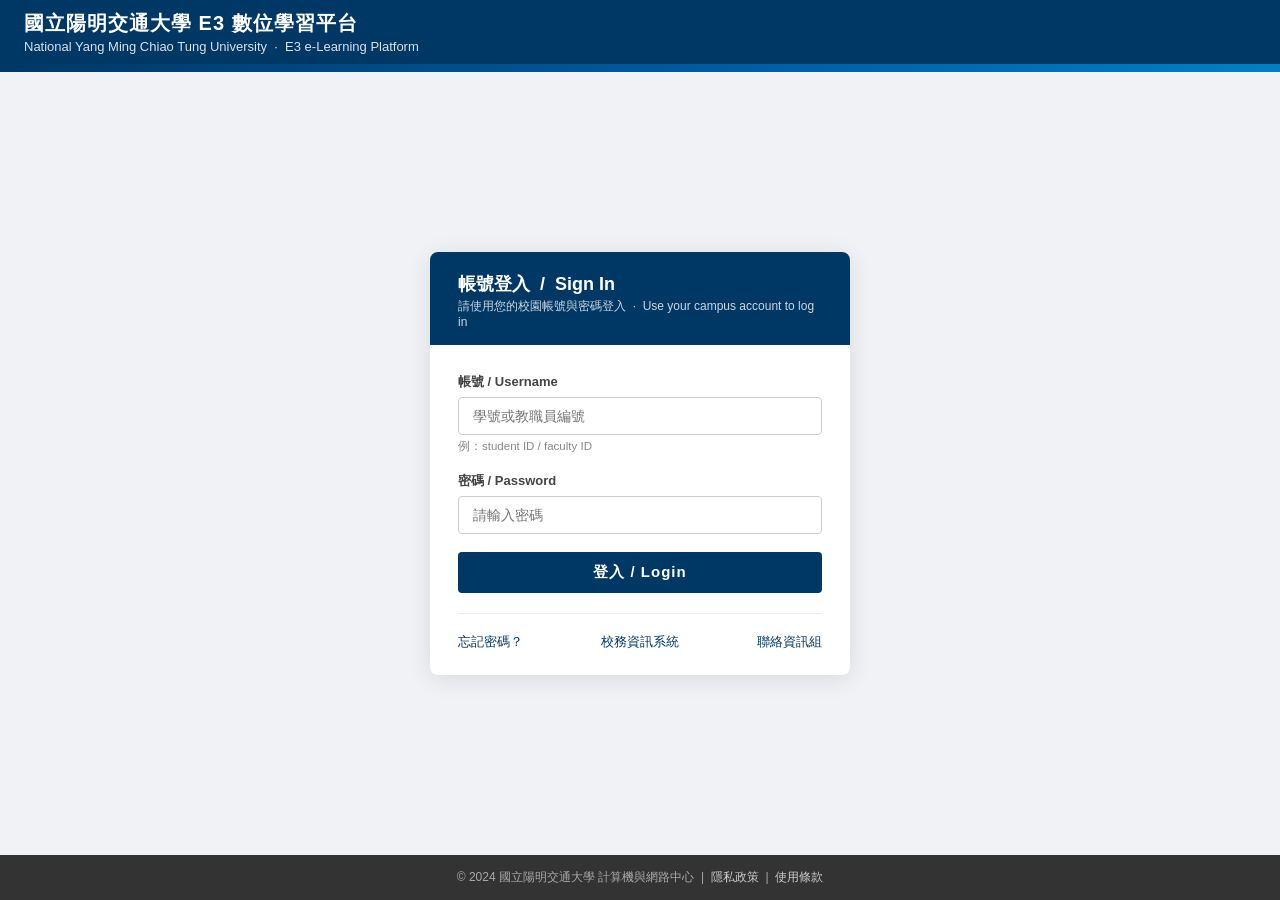
==== project1/phase1/app/templates/login.html @ 95e1b037 "Add project1 phase1 files" ====
<!DOCTYPE html>
<html lang="zh-TW">
<head>
  <meta charset="UTF-8" />
  <meta name="viewport" content="width=device-width, initial-scale=1.0" />
  <title>陽明交通大學 E3 數位學習平台</title>
  <style>
    *, *::before, *::after { box-sizing: border-box; margin: 0; padding: 0; }

    body {
      font-family: "Microsoft JhengHei", "Arial", sans-serif;
      background: #f0f2f5;
      min-height: 100vh;
      display: flex;
      flex-direction: column;
    }

    /* ── Top Header Bar ── */
    .top-bar {
      background: #003865;
      color: #fff;
      display: flex;
      align-items: center;
      padding: 0 24px;
      height: 64px;
      gap: 16px;
    }
    .top-bar .site-title {
      font-size: 20px;
      font-weight: bold;
      letter-spacing: 1px;
    }
    .top-bar .sub-title {
      font-size: 13px;
      opacity: 0.85;
      margin-top: 2px;
    }

    /* ── Banner strip ── */
    .banner {
      background: linear-gradient(135deg, #003865 0%, #005ea6 60%, #0080c6 100%);
      height: 8px;
    }

    /* ── Main content area ── */
    .main {
      flex: 1;
      display: flex;
      align-items: center;
      justify-content: center;
      padding: 40px 16px;
    }

    .card {
      background: #fff;
      border-radius: 8px;
      box-shadow: 0 4px 24px rgba(0,0,0,0.10);
      width: 100%;
      max-width: 420px;
      overflow: hidden;
    }

    .card-header {
      background: #003865;
      color: #fff;
      padding: 20px 28px 16px;
    }
    .card-header h2 {
      font-size: 18px;
      font-weight: bold;
      margin-bottom: 2px;
    }
    .card-header p {
      font-size: 12px;
      opacity: 0.8;
    }

    .card-body {
      padding: 28px 28px 24px;
    }

    .form-group {
      margin-bottom: 18px;
    }
    .form-group label {
      display: block;
      font-size: 13px;
      color: #444;
      margin-bottom: 6px;
      font-weight: 600;
    }
    .form-group input {
      width: 100%;
      padding: 10px 14px;
      border: 1px solid #ccc;
      border-radius: 4px;
      font-size: 14px;
      transition: border-color 0.2s;
      outline: none;
    }
    .form-group input:focus {
      border-color: #003865;
      box-shadow: 0 0 0 3px rgba(0,56,101,0.12);
    }

    .hint {
      font-size: 11.5px;
      color: #888;
      margin-top: 4px;
    }

    .btn-login {
      width: 100%;
      padding: 11px;
      background: #003865;
      color: #fff;
      border: none;
      border-radius: 4px;
      font-size: 15px;
      font-weight: bold;
      cursor: pointer;
      letter-spacing: 1px;
      transition: background 0.2s;
    }
    .btn-login:hover {
      background: #005ea6;
    }

    .divider {
      border: none;
      border-top: 1px solid #eee;
      margin: 20px 0;
    }

    .links {
      display: flex;
      justify-content: space-between;
      font-size: 12.5px;
    }
    .links a {
      color: #003865;
      text-decoration: none;
    }
    .links a:hover {
      text-decoration: underline;
    }

    /* ── Footer ── */
    footer {
      background: #333;
      color: #aaa;
      text-align: center;
      font-size: 12px;
      padding: 14px;
    }
    footer a { color: #ccc; text-decoration: none; }
  </style>
</head>
<body>

  <!-- Header -->
  <div class="top-bar">
    <div>
      <div class="site-title">國立陽明交通大學 E3 數位學習平台</div>
      <div class="sub-title">National Yang Ming Chiao Tung University &nbsp;·&nbsp; E3 e-Learning Platform</div>
    </div>
  </div>
  <div class="banner"></div>

  <!-- Login Card -->
  <div class="main">
    <div class="card">
      <div class="card-header">
        <h2>帳號登入 &nbsp;/&nbsp; Sign In</h2>
        <p>請使用您的校園帳號與密碼登入 &nbsp;·&nbsp; Use your campus account to log in</p>
      </div>
      <div class="card-body">
        <form method="POST" action="/login">
          <div class="form-group">
            <label for="username">帳號 / Username</label>
            <input
              type="text"
              id="username"
              name="username"
              placeholder="學號或教職員編號"
              autocomplete="username"
              required
            />
            <div class="hint">例：student ID / faculty ID</div>
          </div>
          <div class="form-group">
            <label for="password">密碼 / Password</label>
            <input
              type="password"
              id="password"
              name="password"
              placeholder="請輸入密碼"
              autocomplete="current-password"
              required
            />
          </div>
          <button type="submit" class="btn-login">登入 / Login</button>
        </form>

        <hr class="divider" />

        <div class="links">
          <a href="#">忘記密碼？</a>
          <a href="#">校務資訊系統</a>
          <a href="#">聯絡資訊組</a>
        </div>
      </div>
    </div>
  </div>

  <!-- Footer -->
  <footer>
    &copy; 2024 國立陽明交通大學 計算機與網路中心 &nbsp;|&nbsp;
    <a href="#">隱私政策</a> &nbsp;|&nbsp;
    <a href="#">使用條款</a>
  </footer>

</body>
</html>
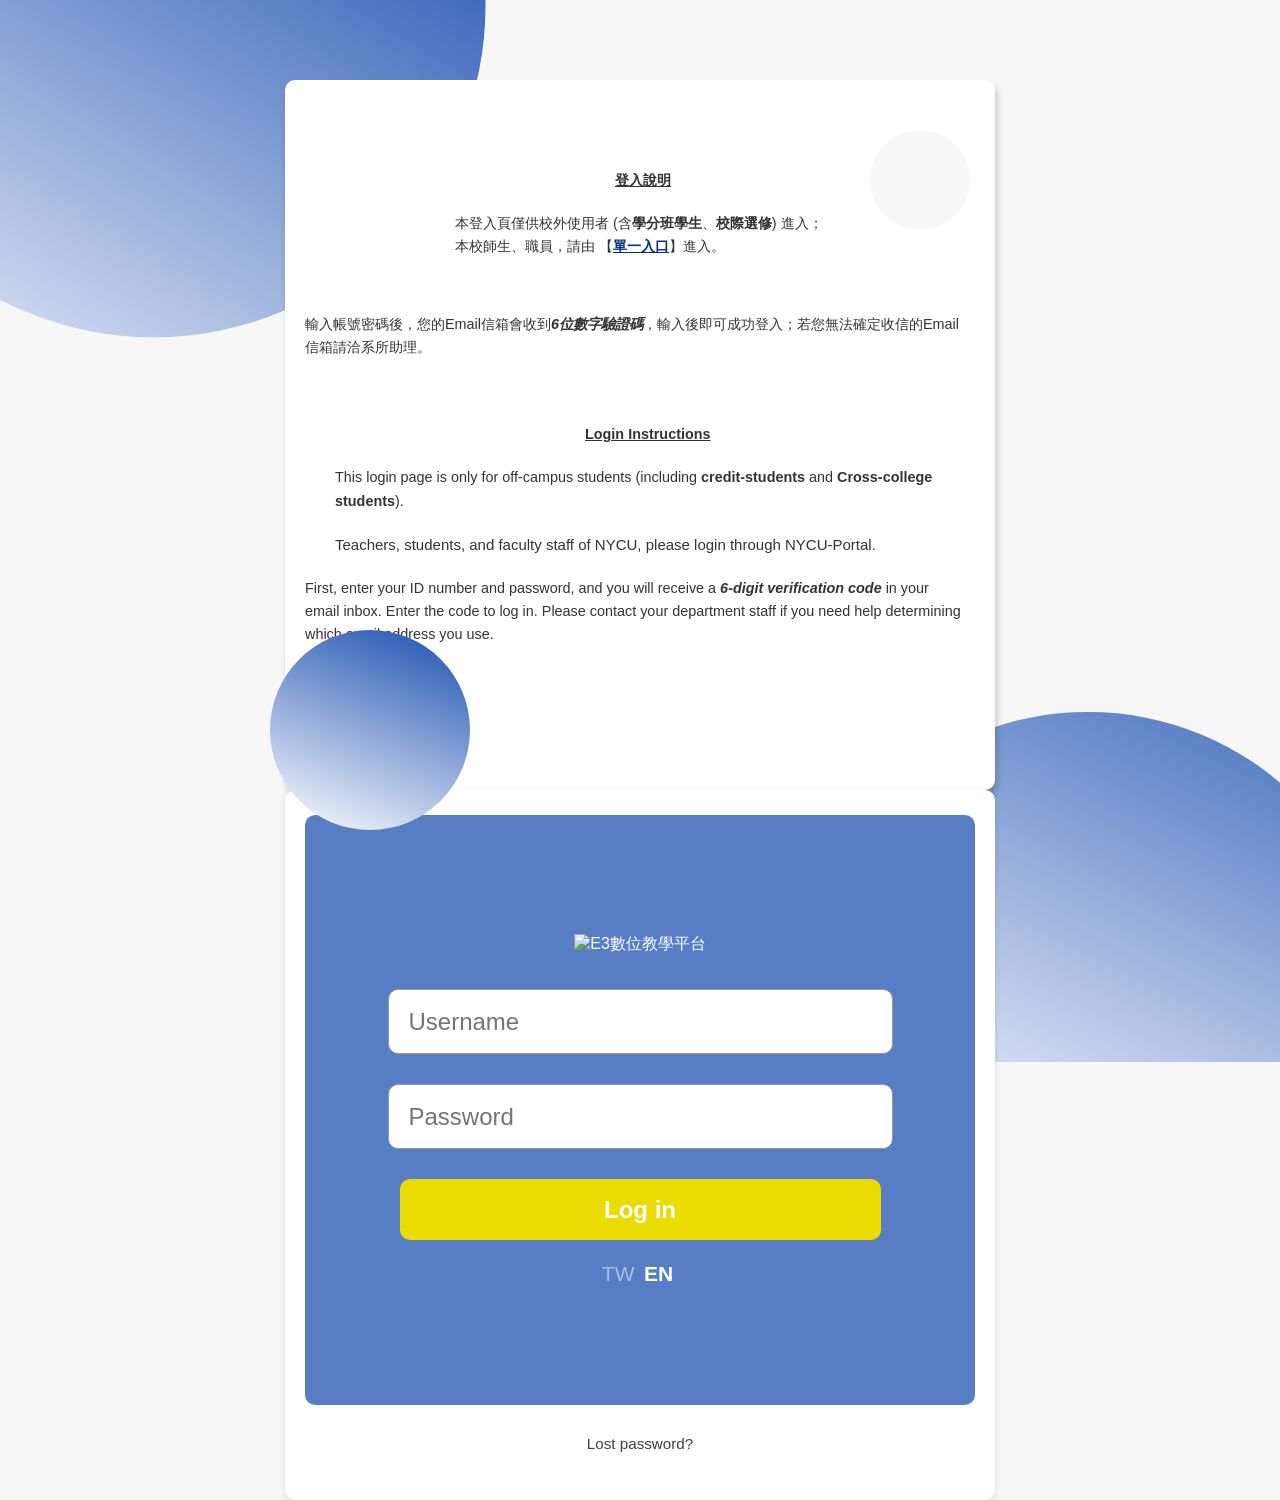
==== commit e878ac8d: "phase 1" ====
--- a/project1/phase1/app/templates/login.html
+++ b/project1/phase1/app/templates/login.html
@@ -1,224 +1,201 @@
 <!DOCTYPE html>
-<html lang="zh-TW">
+<html dir="ltr" lang="en" xml:lang="en">
 <head>
-  <meta charset="UTF-8" />
-  <meta name="viewport" content="width=device-width, initial-scale=1.0" />
-  <title>陽明交通大學 E3 數位學習平台</title>
-  <style>
-    *, *::before, *::after { box-sizing: border-box; margin: 0; padding: 0; }
-
-    body {
-      font-family: "Microsoft JhengHei", "Arial", sans-serif;
-      background: #f0f2f5;
-      min-height: 100vh;
-      display: flex;
-      flex-direction: column;
-    }
-
-    /* ── Top Header Bar ── */
-    .top-bar {
-      background: #003865;
-      color: #fff;
-      display: flex;
-      align-items: center;
-      padding: 0 24px;
-      height: 64px;
-      gap: 16px;
-    }
-    .top-bar .site-title {
-      font-size: 20px;
-      font-weight: bold;
-      letter-spacing: 1px;
-    }
-    .top-bar .sub-title {
-      font-size: 13px;
-      opacity: 0.85;
-      margin-top: 2px;
-    }
-
-    /* ── Banner strip ── */
-    .banner {
-      background: linear-gradient(135deg, #003865 0%, #005ea6 60%, #0080c6 100%);
-      height: 8px;
-    }
-
-    /* ── Main content area ── */
-    .main {
-      flex: 1;
-      display: flex;
-      align-items: center;
-      justify-content: center;
-      padding: 40px 16px;
-    }
-
-    .card {
-      background: #fff;
-      border-radius: 8px;
-      box-shadow: 0 4px 24px rgba(0,0,0,0.10);
-      width: 100%;
-      max-width: 420px;
-      overflow: hidden;
-    }
-
-    .card-header {
-      background: #003865;
-      color: #fff;
-      padding: 20px 28px 16px;
-    }
-    .card-header h2 {
-      font-size: 18px;
-      font-weight: bold;
-      margin-bottom: 2px;
-    }
-    .card-header p {
-      font-size: 12px;
-      opacity: 0.8;
-    }
-
-    .card-body {
-      padding: 28px 28px 24px;
-    }
-
-    .form-group {
-      margin-bottom: 18px;
-    }
-    .form-group label {
-      display: block;
-      font-size: 13px;
-      color: #444;
-      margin-bottom: 6px;
-      font-weight: 600;
-    }
-    .form-group input {
-      width: 100%;
-      padding: 10px 14px;
-      border: 1px solid #ccc;
-      border-radius: 4px;
-      font-size: 14px;
-      transition: border-color 0.2s;
-      outline: none;
-    }
-    .form-group input:focus {
-      border-color: #003865;
-      box-shadow: 0 0 0 3px rgba(0,56,101,0.12);
-    }
-
-    .hint {
-      font-size: 11.5px;
-      color: #888;
-      margin-top: 4px;
-    }
-
-    .btn-login {
-      width: 100%;
-      padding: 11px;
-      background: #003865;
-      color: #fff;
-      border: none;
-      border-radius: 4px;
-      font-size: 15px;
-      font-weight: bold;
-      cursor: pointer;
-      letter-spacing: 1px;
-      transition: background 0.2s;
-    }
-    .btn-login:hover {
-      background: #005ea6;
-    }
-
-    .divider {
-      border: none;
-      border-top: 1px solid #eee;
-      margin: 20px 0;
-    }
-
-    .links {
-      display: flex;
-      justify-content: space-between;
-      font-size: 12.5px;
-    }
-    .links a {
-      color: #003865;
-      text-decoration: none;
-    }
-    .links a:hover {
-      text-decoration: underline;
-    }
-
-    /* ── Footer ── */
-    footer {
-      background: #333;
-      color: #aaa;
-      text-align: center;
-      font-size: 12px;
-      padding: 14px;
-    }
-    footer a { color: #ccc; text-decoration: none; }
-  </style>
+    <title>Log in to the site | E3@NYCU</title>
+    <meta http-equiv="Content-Type" content="text/html; charset=utf-8" />
+    <meta name="viewport" content="width=device-width, initial-scale=1.0">
+    
+    <link rel="stylesheet" type="text/css" href="https://e3p.nycu.edu.tw/theme/yui_combo.php?rollup/3.18.1/yui-moodlesimple-min.css" />
+    <link rel="stylesheet" type="text/css" href="https://e3p.nycu.edu.tw/theme/styles.php/boost_union/1774911676_1769072558/all" />
+
+    <style>
+        body {
+            height: 100%;
+            margin: 0;
+            background-color: #f7f7f7;
+            font-family: "Noto Sans TC", sans-serif;
+        }
+
+        /* Background Ovals */
+        .bkOval-1000 { top: 0px; left: 0px; width: 60%; height: 60%; z-index: -1; position: absolute; -webkit-clip-path: circle(50% at 20% 1%); clip-path: circle(50% at 20% 1%); background: linear-gradient(211deg, rgba(25, 78, 176, 1), #fff); }
+        .bkOval-900 { top: 58%; left: 50%; width: 50%; height: 60%; z-index: -1; position: absolute; -webkit-clip-path: circle(50% at 70% 90%); clip-path: circle(50% at 70% 90%); background: linear-gradient(206deg, rgba(25, 78, 176, 1), #fff); }
+        .bkOval-85 { top: 100px; left: 70%; width: 85px; height: 85px; z-index: -1; position: absolute; border-radius: 85px; background: linear-gradient(213deg, rgba(25, 78, 176, 1), #fff); }
+        .bkOval-100 { top: 130px; left: 68%; width: 100px; height: 100px; z-index: 0; position: absolute; border-radius: 100px; background: #f7f7f7; }
+        .bkOval-200 { top: 70%; left: 270px; width: 200px; height: 200px; z-index: 0; position: absolute; border-radius: 180px; background: linear-gradient(202deg, rgba(25, 78, 176, 1), #fff); }
+
+        .container-fluid {
+            padding-top: 80px;
+            max-width: 2000px; 
+            margin: 0 auto;
+        }
+
+        .LoginCard {
+            max-width: 710px;
+            width: 95%;
+            height: 710px;
+            margin: 0 auto;
+            display: flex;
+            flex-direction: column;
+            justify-content: flex-start; 
+            padding-top: 25px;
+            padding-left: 20px;
+            padding-right: 20px;
+            padding-bottom: 40px;
+            border-radius: 10px;
+            background-color: #fff;
+            box-shadow: 0 2px 6px 0 rgba(0, 0, 0, 0.11);
+            /*padding: 80px;*/
+            box-sizing: border-box;
+        }
+
+        .LoginInsCard {
+            max-width: 710px;
+            width: 95%;
+            height: 710px;
+            margin: 0 auto;
+            display: flex;
+            flex-direction: column;
+            justify-content: flex-start; 
+            padding-top: 75px;
+            padding-left: 20px;
+            padding-right: 28px;
+            padding-bottom: 40px;
+            border-radius: 10px;
+            background-color: #fff;
+            box-shadow: 0 2px 6px 0 rgba(0, 0, 0, 0.11);
+            /*padding: 80px;*/
+            box-sizing: border-box;
+            box-shadow: 2px 6px 7px 0px rgba(0, 0, 0, 0.2);
+        }
+
+        .LoginInsCard p {
+            font-size: 0.90rem;
+            line-height: 1.6;
+            color: #333;
+            margin-bottom: 1.25rem;
+            text-align: left;
+        }
+
+
+        .indent-heading {
+            margin-left: 280px;
+        }
+
+        .indent-heading2 {
+            margin-left: 310px;
+        }
+
+        .editor-indent {
+            margin-left: 30px;
+        }
+
+        .LoginForm {
+            height: 590px;
+            width: 100%;
+            padding: 40px;
+            background-color: rgba(25, 78, 176, 0.73);
+            border-radius: 10px;
+            text-align: center;
+            color: white;
+            box-sizing: border-box;
+            display: flex;
+            flex-direction: column;
+            align-items: center;
+            justify-content: center;
+        }
+
+        #logoimage {
+            width: 600px; 
+            max-width: 100%;
+            margin-bottom: 4px;
+        }
+
+        .LoginText {
+            max-width: 481px; width: 95%; height: 61px;
+            margin-top: 30px; padding-left: 20px;
+            border-radius: 10px; border: solid 1px #979797;
+            font-size: 24px; color: #000;
+        }
+
+        .LoginBtn {
+            max-width: 481px; width: 95%; height: 61px;
+            margin-top: 30px; border-radius: 10px;
+            background-color: #eadc00;
+            font-size: 24px; color: #fff;
+            font-weight: bold; cursor: pointer; border: none;
+        }
+
+        .login-form-forgotpassword {
+            width: 100%;
+            text-align: center;
+            margin-top: 30px;
+        }
+
+        .login-form-forgotpassword a {
+            color: #404040;
+            font-weight: 350;
+            text-decoration: none;
+            /*border-bottom: 3px solid rgba(25, 78, 176, 0.73);*/
+            font-size: 0.95rem;
+        }
+
+        .LoginLang { font-size: 21px; font-weight: 600; margin: 0 5px; }
+        .LoginLang-vain { font-size: 21px; opacity: 0.5; color: #fff; text-decoration: none; }
+    </style>
 </head>
-<body>
-
-  <!-- Header -->
-  <div class="top-bar">
-    <div>
-      <div class="site-title">國立陽明交通大學 E3 數位學習平台</div>
-      <div class="sub-title">National Yang Ming Chiao Tung University &nbsp;·&nbsp; E3 e-Learning Platform</div>
+<body id="page-login-index">
+
+    <div class="bkOval-1000"></div><div class="bkOval-900"></div><div class="bkOval-85"></div><div class="bkOval-100"></div><div class="bkOval-200"></div>
+
+    <div class="container-fluid" id="nyculogin">
+        <div class="row">
+            <div class="col-lg-6">
+                <div class="LoginInsCard">
+                    <div>
+                        <p class="indent-heading2"><strong><u>登入說明</u></strong></p>
+                        
+                        <div style="margin-left: 150px;">
+                            <p>本登入頁僅供校外使用者&nbsp;(含<strong>學分班學生</strong>、<strong>校際選修</strong>)&nbsp;進入；<br />
+                            本校師生、職員，請由&nbsp;【<strong><a href="https://portal.nycu.edu.tw/" style="color: #003087;">單一入口</a></strong>】進入。</p>
+                        </div>
+                        <div style="height: 20px;"></div>
+                        <p>輸入帳號密碼後，您的<span lang="en-us" xml:lang="en-us">Email</span>信箱會收到<em><strong><span lang="en-us" xml:lang="en-us">6</span>位數字驗證碼</strong></em>，輸入後即可成功登入；若您無法確定收信的<span lang="en-us" xml:lang="en-us">Email</span>信箱請洽系所助理。</p>
+                        <div style="height: 30px;"></div>
+                        <p class="indent-heading"><strong><span lang="en-us" xml:lang="en-us"><u>Login Instructions</u></span></strong></p>
+                        
+                        <div class="editor-indent">
+                            <p><span lang="en-us" xml:lang="en-us">This login page is only for off-campus students (including<strong> credit-students</strong> and <strong>Cross-college students</strong>).</span></p>
+                            <p><span style="font-size:0.9375rem;">Teachers, students, and faculty staff of NYCU, please login through NYCU-Portal.</span></p>
+                        </div>
+                        <p><span lang="en-us" xml:lang="en-us">First, enter your ID number and password, and you will receive a<em><strong> 6-digit verification code</strong></em> in your email inbox. Enter the code to log in. Please contact your department staff if you need help determining which email address you use.</span></p>
+                    </div>
+                </div>
+            </div>
+
+            <div class="col-lg-6">
+                <div class="LoginCard">
+                    <div class="LoginForm">
+                        <div class="login-logo">
+                            <img id="logoimage" src="/static/E3Cloud_orange_w.png" alt="E3數位教學平台" />
+                        </div>
+                        
+                        <form id="login" action="/login" method="post">
+                            <input class="LoginText" name="username" placeholder="Username" type="text" required>
+                            <input class="LoginText" name="password" placeholder="Password" type="password" required>
+                            <button class="LoginBtn" type="submit">Log in</button>
+                        </form>
+
+                        <div style="margin-top: 22px;">
+                            <a class="LoginLang-vain" href="#">TW</a>
+                            <span class="LoginLang">EN</span>
+                        </div>
+                    </div>
+                    <div class="login-form-forgotpassword">
+                        <a href="https://e3p.nycu.edu.tw/login/forgot_password.php">Lost password?</a>
+                    </div>
+                </div>
+            </div>
+        </div>
     </div>
-  </div>
-  <div class="banner"></div>
-
-  <!-- Login Card -->
-  <div class="main">
-    <div class="card">
-      <div class="card-header">
-        <h2>帳號登入 &nbsp;/&nbsp; Sign In</h2>
-        <p>請使用您的校園帳號與密碼登入 &nbsp;·&nbsp; Use your campus account to log in</p>
-      </div>
-      <div class="card-body">
-        <form method="POST" action="/login">
-          <div class="form-group">
-            <label for="username">帳號 / Username</label>
-            <input
-              type="text"
-              id="username"
-              name="username"
-              placeholder="學號或教職員編號"
-              autocomplete="username"
-              required
-            />
-            <div class="hint">例：student ID / faculty ID</div>
-          </div>
-          <div class="form-group">
-            <label for="password">密碼 / Password</label>
-            <input
-              type="password"
-              id="password"
-              name="password"
-              placeholder="請輸入密碼"
-              autocomplete="current-password"
-              required
-            />
-          </div>
-          <button type="submit" class="btn-login">登入 / Login</button>
-        </form>
-
-        <hr class="divider" />
-
-        <div class="links">
-          <a href="#">忘記密碼？</a>
-          <a href="#">校務資訊系統</a>
-          <a href="#">聯絡資訊組</a>
-        </div>
-      </div>
-    </div>
-  </div>
-
-  <!-- Footer -->
-  <footer>
-    &copy; 2024 國立陽明交通大學 計算機與網路中心 &nbsp;|&nbsp;
-    <a href="#">隱私政策</a> &nbsp;|&nbsp;
-    <a href="#">使用條款</a>
-  </footer>
-
 </body>
-</html>
+</html>
